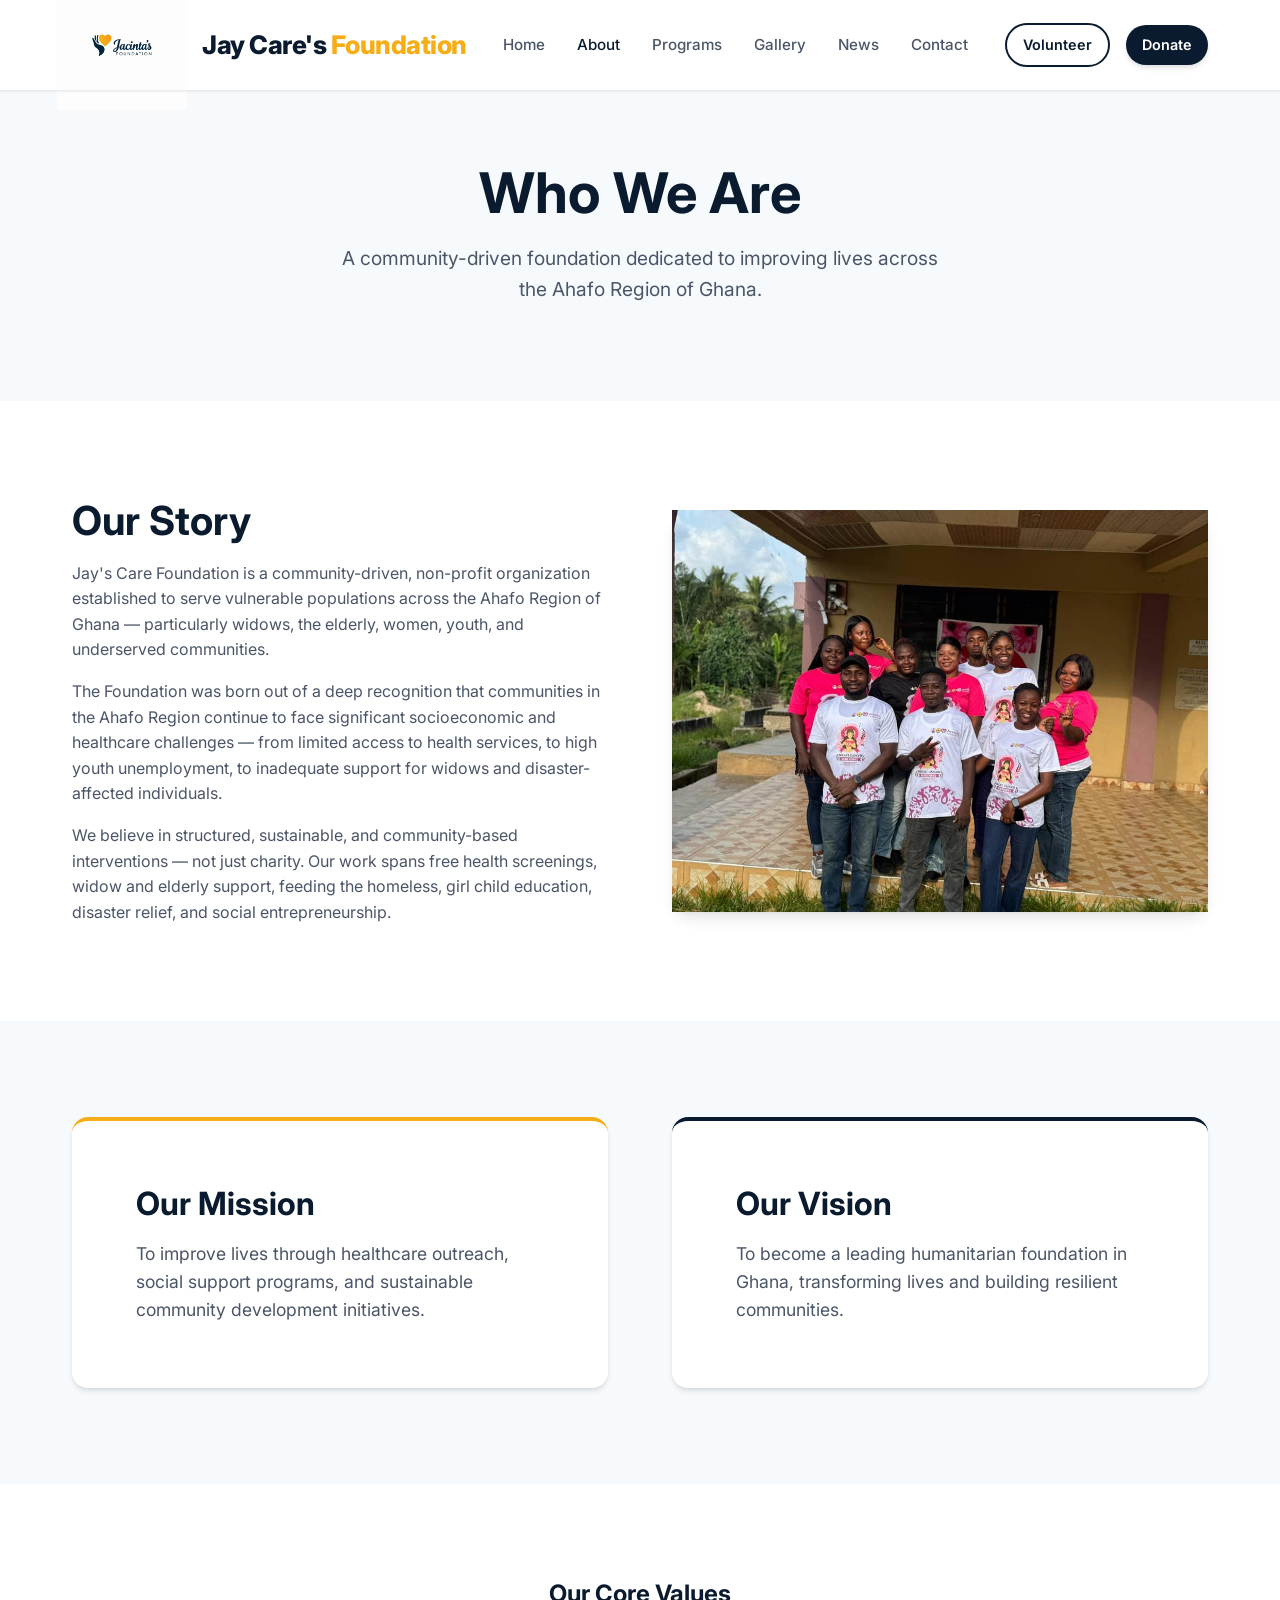
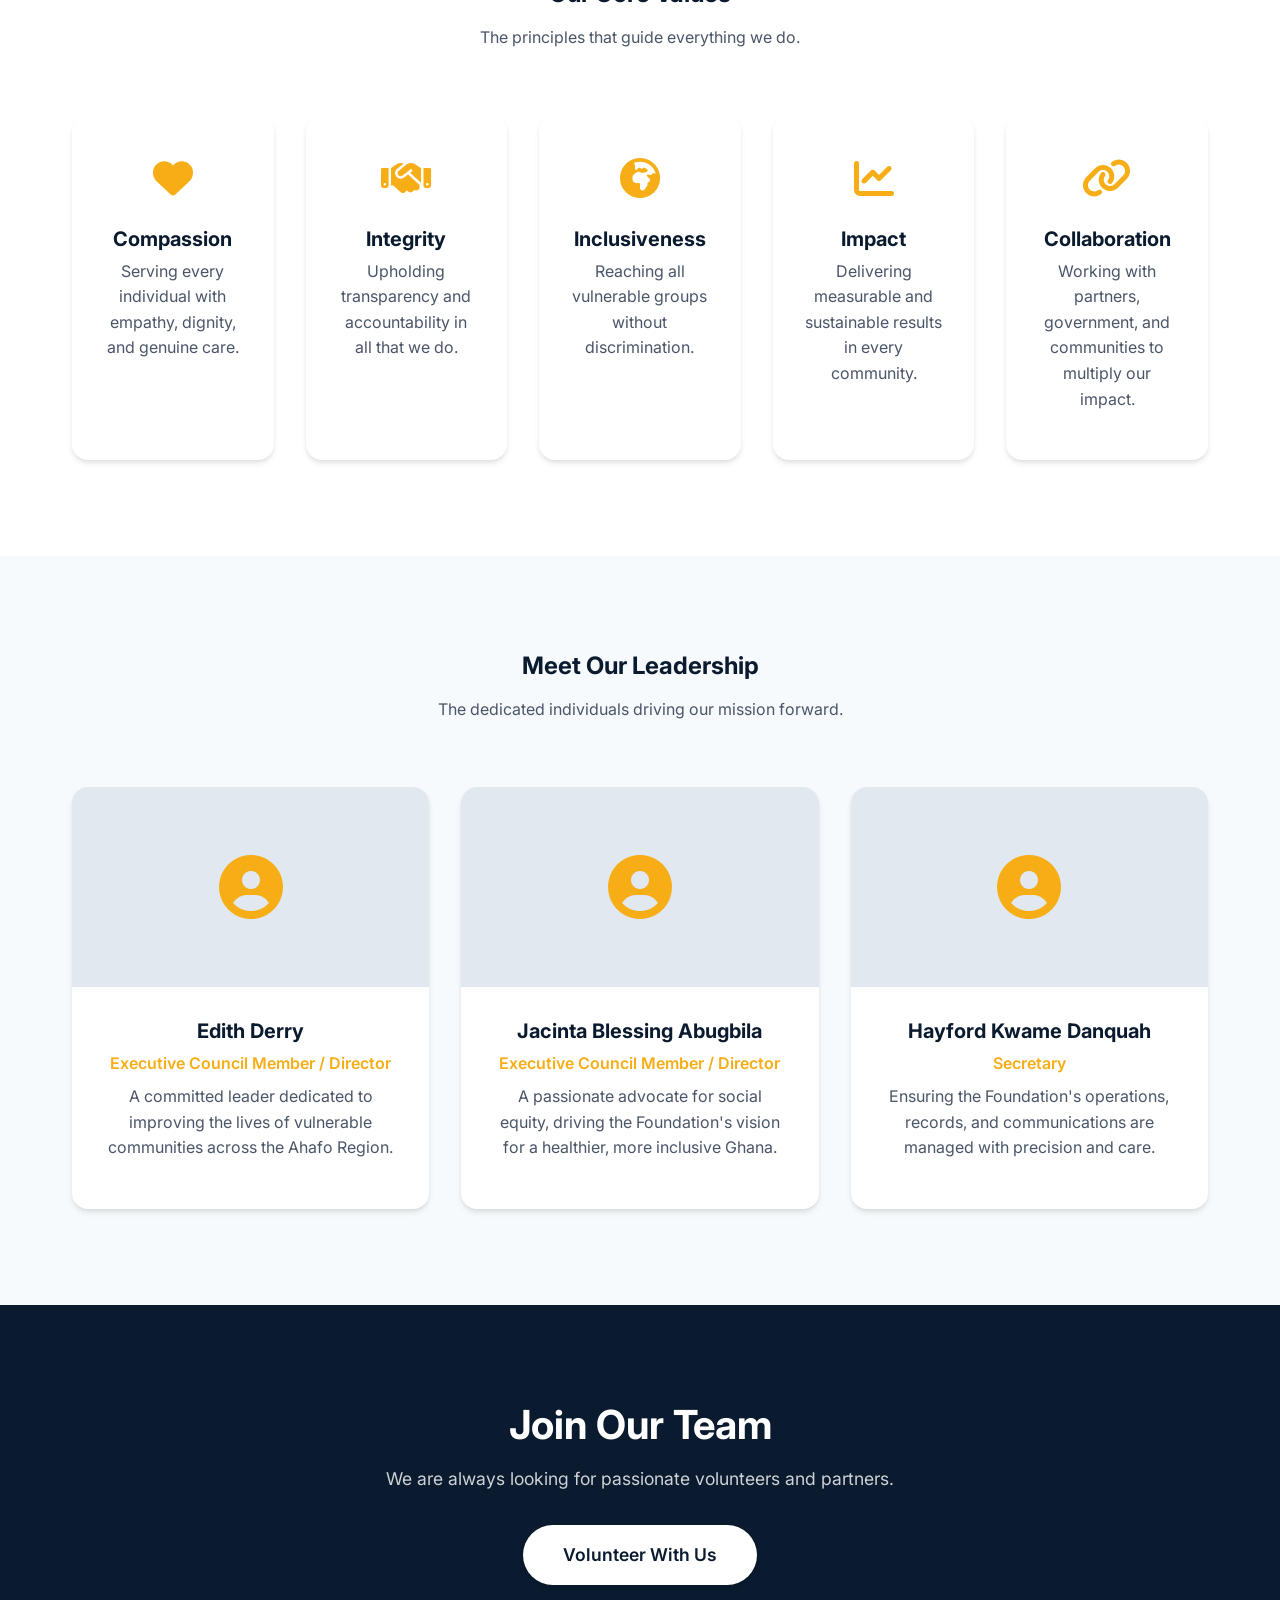
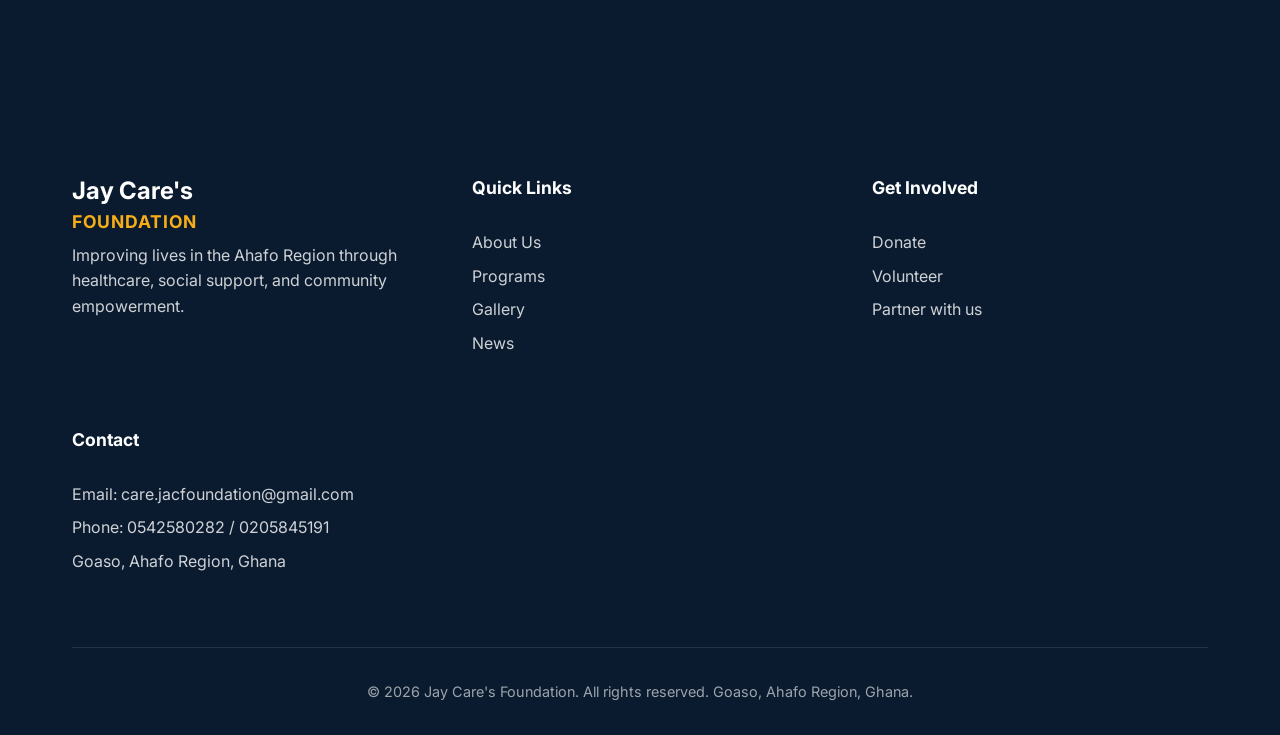
==== about.html @ 717632d8 "Initial commit: Jay's Care Foundation website" ====
<!DOCTYPE html>
<html lang="en">

<head>
  <meta charset="UTF-8">
  <meta name="viewport" content="width=device-width, initial-scale=1.0">
  <title>About Us | Jay's Care Foundation</title>
  <meta name="description"
    content="Learn about Jay's Care Foundation — a community-driven NGO in the Ahafo Region, Ghana, dedicated to healthcare outreach, widow support, and youth empowerment.">
  <link rel="stylesheet" href="css/styles.css">
  <link rel="stylesheet" href="https://cdnjs.cloudflare.com/ajax/libs/font-awesome/6.5.0/css/all.min.css">
</head>

<body>
  <nav class="navbar">
    <div class="container">
      <a href="index.html" class="nav-brand" style="display:flex; align-items:center;"><img src="images/logo.jpeg"
          alt="Jay's Care Foundation Logo"
          style="height: 130px; margin: -30px 0 -30px -15px; mix-blend-mode: multiply; border-radius: 4px; object-fit: contain;"><span
          style="margin-left: 15px; font-size: 1.6rem; font-weight: 800; color: var(--primary); letter-spacing: -0.5px;">Jay
          Care's <span style="color:var(--secondary)">Foundation</span></span></a>
      <ul class="nav-links">
        <li><a href="index.html">Home</a></li>
        <li><a href="about.html" class="active">About</a></li>
        <li><a href="programs.html">Programs</a></li>
        <li><a href="gallery.html">Gallery</a></li>
        <li><a href="blog.html">News</a></li>
        <li><a href="contact.html">Contact</a></li>
      </ul>
      <div class="nav-actions" style="display:flex; gap:1rem; align-items:center;">
        <a href="volunteer.html" class="btn btn-outline nav-btn-hide"
          style="padding: 0.5rem 1rem; font-size: 0.9rem;">Volunteer</a>
        <a href="donation.html" class="btn btn-primary nav-btn-hide"
          style="padding: 0.5rem 1rem; font-size: 0.9rem;">Donate</a>
        <button class="hamburger" aria-label="Toggle navigation menu">
          <span></span><span></span><span></span>
        </button>
      </div>
    </div>
  </nav>

  <header class="section section-light"
    style="padding-top: 160px; text-align: center; background-color: var(--bg-secondary);">
    <div class="container fade-in">
      <h1 style="font-size: 3.5rem;">Who We Are</h1>
      <p style="font-size: 1.2rem; color: var(--text-secondary); max-width: 600px; margin: 0 auto;">A community-driven
        foundation dedicated to improving lives across the Ahafo Region of Ghana.</p>
    </div>
  </header>

  <section class="section">
    <div class="container"
      style="display: grid; grid-template-columns: repeat(auto-fit, minmax(300px, 1fr)); gap: var(--spacing-xl); align-items: center;">
      <div class="fade-in">
        <h2 style="font-size: 2.5rem; margin-bottom: var(--spacing-md);">Our Story</h2>
        <p style="color: var(--text-secondary); margin-bottom: 1rem;">Jay's Care Foundation is a community-driven,
          non-profit organization established to serve vulnerable populations across the Ahafo Region of Ghana —
          particularly widows, the elderly, women, youth, and underserved communities.</p>
        <p style="color: var(--text-secondary); margin-bottom: 1rem;">The Foundation was born out of a deep recognition
          that communities in the Ahafo Region continue to face significant socioeconomic and healthcare challenges —
          from limited access to health services, to high youth unemployment, to inadequate support for widows and
          disaster-affected individuals.</p>
        <p style="color: var(--text-secondary);">We believe in structured, sustainable, and community-based
          interventions — not just charity. Our work spans free health screenings, widow and elderly support, feeding
          the homeless, girl child education, disaster relief, and social entrepreneurship.</p>
      </div>
      <div class="fade-in"
        style="background-color: var(--accent); border-radius: var(--radius-lg); height: 400px; display: flex; align-items: center; justify-content: center; color: var(--text-secondary); box-shadow: var(--shadow-lg);">
        <img src="./images/WhatsApp Image 2026-04-01 at 22.01.28.jpeg">
      </div>
    </div>
  </section>

  <section class="section section-dark">
    <div class="container">
      <div style="display: grid; grid-template-columns: repeat(auto-fit, minmax(300px, 1fr)); gap: var(--spacing-xl);">
        <div class="card fade-in" style="padding: var(--spacing-xl); border-top: 4px solid var(--secondary);">
          <h3 style="font-size: 2rem; color: var(--primary); margin-bottom: var(--spacing-md);">Our Mission</h3>
          <p style="color: var(--text-secondary); font-size: 1.1rem;">To improve lives through healthcare outreach,
            social support programs, and sustainable community development initiatives.</p>
        </div>
        <div class="card fade-in" style="padding: var(--spacing-xl); border-top: 4px solid var(--primary);">
          <h3 style="font-size: 2rem; color: var(--primary); margin-bottom: var(--spacing-md);">Our Vision</h3>
          <p style="color: var(--text-secondary); font-size: 1.1rem;">To become a leading humanitarian foundation in
            Ghana, transforming lives and building resilient communities.</p>
        </div>
      </div>
    </div>
  </section>

  <section class="section">
    <div class="container">
      <div class="text-center fade-in" style="margin-bottom: var(--spacing-xl);">
        <h2>Our Core Values</h2>
        <p style="color: var(--text-secondary);">The principles that guide everything we do.</p>
      </div>
      <div style="display: grid; grid-template-columns: repeat(auto-fit, minmax(200px, 1fr)); gap: var(--spacing-lg);">
        <div class="card text-center fade-in" style="padding: var(--spacing-lg);">
          <div style="font-size: 2.5rem; margin-bottom: 1rem;"><i class="fas fa-heart"
              style="color:var(--secondary);"></i></div>
          <h3 class="card-title">Compassion</h3>
          <p class="card-text">Serving every individual with empathy, dignity, and genuine care.</p>
        </div>
        <div class="card text-center fade-in" style="padding: var(--spacing-lg);">
          <div style="font-size: 2.5rem; margin-bottom: 1rem;"><i class="fas fa-handshake"
              style="color:var(--secondary);"></i></div>
          <h3 class="card-title">Integrity</h3>
          <p class="card-text">Upholding transparency and accountability in all that we do.</p>
        </div>
        <div class="card text-center fade-in" style="padding: var(--spacing-lg);">
          <div style="font-size: 2.5rem; margin-bottom: 1rem;"><i class="fas fa-globe-africa"
              style="color:var(--secondary);"></i></div>
          <h3 class="card-title">Inclusiveness</h3>
          <p class="card-text">Reaching all vulnerable groups without discrimination.</p>
        </div>
        <div class="card text-center fade-in" style="padding: var(--spacing-lg);">
          <div style="font-size: 2.5rem; margin-bottom: 1rem;"><i class="fas fa-chart-line"
              style="color:var(--secondary);"></i></div>
          <h3 class="card-title">Impact</h3>
          <p class="card-text">Delivering measurable and sustainable results in every community.</p>
        </div>
        <div class="card text-center fade-in" style="padding: var(--spacing-lg);">
          <div style="font-size: 2.5rem; margin-bottom: 1rem;"><i class="fas fa-link"
              style="color:var(--secondary);"></i></div>
          <h3 class="card-title">Collaboration</h3>
          <p class="card-text">Working with partners, government, and communities to multiply our impact.</p>
        </div>
      </div>
    </div>
  </section>

  <!-- Leadership Section -->
  <section class="section section-dark">
    <div class="container">
      <div class="text-center fade-in" style="margin-bottom: var(--spacing-xl);">
        <h2>Meet Our Leadership</h2>
        <p style="color: var(--text-secondary);">The dedicated individuals driving our mission forward.</p>
      </div>
      <div style="display: grid; grid-template-columns: repeat(auto-fit, minmax(250px, 1fr)); gap: var(--spacing-lg);">
        <div class="card text-center fade-in">
          <div
            style="background-color: var(--accent); height: 200px; display: flex; align-items: center; justify-content: center; color: var(--text-secondary); font-size: 4rem;">
            <i class="fas fa-user-circle" style="color:var(--secondary); font-size:4rem;"></i>
          </div>
          <div class="card-content">
            <h3 class="card-title">Edith Derry</h3>
            <p style="color: var(--secondary); font-weight: 600; margin-bottom: 0.5rem;">Executive Council Member /
              Director</p>
            <p class="card-text">A committed leader dedicated to improving the lives of vulnerable communities across
              the Ahafo Region.</p>
          </div>
        </div>
        <div class="card text-center fade-in">
          <div
            style="background-color: var(--accent); height: 200px; display: flex; align-items: center; justify-content: center; color: var(--text-secondary); font-size: 4rem;">
            <i class="fas fa-user-circle" style="color:var(--secondary); font-size:4rem;"></i>
          </div>
          <div class="card-content">
            <h3 class="card-title">Jacinta Blessing Abugbila</h3>
            <p style="color: var(--secondary); font-weight: 600; margin-bottom: 0.5rem;">Executive Council Member /
              Director</p>
            <p class="card-text">A passionate advocate for social equity, driving the Foundation's vision for a
              healthier, more inclusive Ghana.</p>
          </div>
        </div>
        <div class="card text-center fade-in">
          <div
            style="background-color: var(--accent); height: 200px; display: flex; align-items: center; justify-content: center; color: var(--text-secondary); font-size: 4rem;">
            <i class="fas fa-user-circle" style="color:var(--secondary); font-size:4rem;"></i>
          </div>
          <div class="card-content">
            <h3 class="card-title">Hayford Kwame Danquah</h3>
            <p style="color: var(--secondary); font-weight: 600; margin-bottom: 0.5rem;">Secretary</p>
            <p class="card-text">Ensuring the Foundation's operations, records, and communications are managed with
              precision and care.</p>
          </div>
        </div>
      </div>
    </div>
  </section>

  <!-- Highlight CTA -->
  <section class="section fade-in" style="background-color: var(--primary); color: var(--white); text-align: center;">
    <div class="container" style="max-width: 800px;">
      <h2 style="color: var(--white); font-size: 2.5rem; margin-bottom: var(--spacing-md);">Join Our Team</h2>
      <p style="font-size: 1.1rem; color: rgba(255,255,255,0.8); margin-bottom: var(--spacing-lg);">We are always
        looking for passionate volunteers and partners.</p>
      <a href="volunteer.html" class="btn btn-secondary" style="padding: 1rem 2.5rem; font-size: 1.1rem;">Volunteer With
        Us</a>
    </div>
  </section>

  <footer class="footer">
    <div class="container">
      <div class="footer-grid">
        <div class="footer-col">
          <h4 style="font-size: 1.5rem; margin-bottom: var(--spacing-sm); line-height: 1.2;">Jay Care's<br><span
              style="color:var(--secondary); font-size: 1.1rem; letter-spacing: 1px;">FOUNDATION</span></h4>
          <p>Improving lives in the Ahafo Region through healthcare, social support, and community empowerment.</p>
        </div>
        <div class="footer-col">
          <h4 style="font-size: 1.1rem;">Quick Links</h4>
          <a href="about.html">About Us</a>
          <a href="programs.html">Programs</a>
          <a href="gallery.html">Gallery</a>
          <a href="blog.html">News</a>
        </div>
        <div class="footer-col">
          <h4 style="font-size: 1.1rem;">Get Involved</h4>
          <a href="donation.html">Donate</a>
          <a href="volunteer.html">Volunteer</a>
          <a href="contact.html">Partner with us</a>
        </div>
        <div class="footer-col">
          <h4 style="font-size: 1.1rem;">Contact</h4>
          <p>Email: care.jacfoundation@gmail.com</p>
          <p>Phone: 0542580282 / 0205845191</p>
          <p>Goaso, Ahafo Region, Ghana</p>
        </div>
      </div>
      <div class="footer-bottom">
        &copy; 2026 Jay Care's Foundation. All rights reserved. Goaso, Ahafo Region, Ghana.
      </div>
    </div>
  </footer>

  <script src="js/script.js"></script>
</body>

</html>
---- css/styles.css ----
@import url('https://fonts.googleapis.com/css2?family=Inter:wght@400;500;600;700;800&display=swap');

/* DESIGN SYSTEM */
:root {
  /* Colors */
  --primary: #0A1B2F; /* Deep Navy Blue */
  --secondary: #F6AD16; /* Warm Gold */
  --accent: #E2E8F0; /* Soft Gray */
  --bg-primary: #FFFFFF;
  --bg-secondary: #F7FAFC; /* Off white for contrasting backgrounds */
  --text-primary: #1A202C; /* Near black */
  --text-secondary: #4A5568; /* Gray text */
  --white: #FFFFFF;
  
  /* Typography */
  --font-family: 'Inter', system-ui, -apple-system, sans-serif;
  --font-size-base: 16px;
  
  /* Spacing */
  --spacing-sm: 0.5rem;
  --spacing-md: 1rem;
  --spacing-lg: 2rem;
  --spacing-xl: 4rem;
  --spacing-xxl: 6rem;
  
  /* Box Shadows / Borders */
  --shadow-sm: 0 1px 3px rgba(0,0,0,0.1);
  --shadow-md: 0 4px 6px -1px rgba(0,0,0,0.1), 0 2px 4px -1px rgba(0,0,0,0.06);
  --shadow-lg: 0 10px 15px -3px rgba(0,0,0,0.1), 0 4px 6px -2px rgba(0,0,0,0.05);
  --radius-sm: 4px;
  --radius-md: 8px;
  --radius-lg: 16px;
  --radius-full: 9999px;
  
  /* Transitions */
  --transition-fast: 150ms ease-in-out;
  --transition-normal: 300ms ease-in-out;
  --transition-slow: 500ms ease-in-out;
  
  /* Layout */
  --container-width: 1200px;
}

/* Base Styles */
* {
  box-sizing: border-box;
  margin: 0;
  padding: 0;
}

body {
  font-family: var(--font-family);
  font-size: var(--font-size-base);
  color: var(--text-primary);
  background-color: var(--bg-primary);
  line-height: 1.6;
  overflow-x: hidden;
}

h1, h2, h3, h4, h5, h6 {
  line-height: 1.2;
  font-weight: 700;
  color: var(--primary);
  margin-bottom: var(--spacing-md);
}

a {
  text-decoration: none;
  color: var(--primary);
  transition: color var(--transition-fast);
}

a:hover {
  color: var(--secondary);
}

img {
  max-width: 100%;
  height: auto;
  display: block;
}

/* Layout Utilities */
.container {
  width: 100%;
  max-width: var(--container-width);
  margin: 0 auto;
  padding: 0 var(--spacing-lg);
}

.section {
  padding: var(--spacing-xxl) 0;
}

.section-light {
  background-color: var(--bg-primary);
}

.section-dark {
  background-color: var(--bg-secondary);
}

.text-center { text-align: center; }

/* Buttons */
.btn {
  display: inline-flex;
  align-items: center;
  justify-content: center;
  padding: 0.75rem 1.5rem;
  border-radius: var(--radius-full);
  font-weight: 600;
  cursor: pointer;
  border: none;
  transition: all var(--transition-fast);
  font-size: 1rem;
}

.btn-primary {
  background-color: var(--primary);
  color: var(--white);
  box-shadow: var(--shadow-md);
}

.btn-primary:hover {
  background-color: var(--secondary);
  color: var(--white);
  transform: translateY(-2px);
  box-shadow: var(--shadow-lg);
}

.btn-secondary {
  background-color: var(--white);
  color: var(--primary);
  box-shadow: var(--shadow-md);
}

.btn-secondary:hover {
  background-color: var(--bg-secondary);
  color: var(--primary);
  transform: translateY(-2px);
  box-shadow: var(--shadow-lg);
}

.btn-outline {
  background-color: transparent;
  color: var(--primary);
  border: 2px solid var(--primary);
}

.btn-outline:hover {
  background-color: var(--primary);
  color: var(--white);
}

/* Navbar */
.navbar {
  position: fixed;
  top: 0;
  width: 100%;
  background-color: rgba(255, 255, 255, 0.98);
  backdrop-filter: blur(10px);
  box-shadow: var(--shadow-sm);
  z-index: 1000;
  transition: all var(--transition-fast);
}

.navbar .container {
  display: flex;
  justify-content: space-between;
  align-items: center;
  min-height: 90px;
}

.nav-brand {
  font-size: 1.5rem;
  font-weight: 800;
  color: var(--primary);
  letter-spacing: -0.5px;
}

.nav-links {
  display: flex;
  list-style: none;
  gap: var(--spacing-lg);
  align-items: center;
}

.nav-links a {
  color: var(--text-secondary);
  font-weight: 500;
  font-size: 0.95rem;
}

.nav-links a:hover, .nav-links a.active {
  color: var(--primary);
}

.hamburger {
  display: none;
  background: none;
  border: none;
  cursor: pointer;
  padding: var(--spacing-sm);
}

.hamburger span {
  display: block;
  width: 25px;
  height: 2px;
  background-color: var(--primary);
  margin-bottom: 5px;
  transition: all var(--transition-fast);
}

/* Footer */
.footer {
  background-color: var(--primary);
  color: var(--white);
  padding: var(--spacing-xxl) 0 var(--spacing-lg) 0;
}

.footer-grid {
  display: grid;
  grid-template-columns: repeat(auto-fit, minmax(250px, 1fr));
  gap: var(--spacing-xl);
  margin-bottom: var(--spacing-xl);
}

.footer-col h4 {
  color: var(--white);
  margin-bottom: var(--spacing-lg);
}

.footer-col p, .footer-col a {
  color: rgba(255,255,255,0.8);
  margin-bottom: var(--spacing-sm);
  display: block;
}

.footer-col a:hover {
  color: var(--white);
}

.footer-bottom {
  text-align: center;
  padding-top: var(--spacing-lg);
  border-top: 1px solid rgba(255,255,255,0.1);
  color: rgba(255,255,255,0.6);
  font-size: 0.9rem;
}

/* Cards */
.card {
  background: var(--white);
  border-radius: var(--radius-lg);
  box-shadow: var(--shadow-md);
  overflow: hidden;
  transition: transform var(--transition-normal), box-shadow var(--transition-normal);
  display: flex;
  flex-direction: column;
}

.card:hover {
  transform: translateY(-5px);
  box-shadow: var(--shadow-lg);
}

.card-img {
  width: 100%;
  height: 200px;
  object-fit: cover;
}

.card-content {
  padding: var(--spacing-lg);
  display: flex;
  flex-direction: column;
  flex-grow: 1;
}

.card-title {
  font-size: 1.25rem;
  margin-bottom: var(--spacing-sm);
}

.card-text {
  color: var(--text-secondary);
  margin-bottom: var(--spacing-md);
  flex-grow: 1;
}

/* Animations (Scroll) */
.fade-in {
  opacity: 0;
  transform: translateY(20px);
  transition: opacity 0.6s cubic-bezier(0.16, 1, 0.3, 1), transform 0.6s cubic-bezier(0.16, 1, 0.3, 1);
}

.fade-in.visible {
  opacity: 1;
  transform: translateY(0);
}

/* Responsive */
@media (max-width: 768px) {
  .nav-links {
    position: absolute;
    top: 80px;
    left: 0;
    width: 100%;
    background-color: var(--white);
    flex-direction: column;
    padding: var(--spacing-lg);
    box-shadow: var(--shadow-md);
    transform: translateY(-100%);
    opacity: 0;
    pointer-events: none;
    transition: all var(--transition-normal);
  }
  
  .nav-links.active {
    transform: translateY(0);
    opacity: 1;
    pointer-events: auto;
  }
  
  .hamburger {
    display: block;
  }
  
  .hamburger.active span:nth-child(1) {
    transform: translateY(7px) rotate(45deg);
  }
  .hamburger.active span:nth-child(2) {
    opacity: 0;
  }
  .hamburger.active span:nth-child(3) {
    transform: translateY(-7px) rotate(-45deg);
  }

  .section {
    padding: var(--spacing-xl) 0;
  }
  
  .nav-btn-hide {
    display: none;
  }
}

/* Lightbox & Gallery */
.lightbox {
  position: fixed;
  top: 0; left: 0; width: 100%; height: 100%;
  background-color: rgba(0,0,0,0.95);
  display: flex; align-items: center; justify-content: center;
  z-index: 2000;
  opacity: 0; pointer-events: none;
  transition: opacity var(--transition-normal);
}
.lightbox.active {
  opacity: 1; pointer-events: auto;
}
.lightbox img {
  max-width: 90%; max-height: 90vh;
  box-shadow: var(--shadow-lg);
  border-radius: var(--radius-sm);
}
.lightbox-close {
  position: absolute; top: 20px; right: 30px;
  color: var(--white); font-size: 3rem; cursor: pointer;
  text-shadow: 0 2px 4px rgba(0,0,0,0.5);
  transition: color var(--transition-fast);
}
.lightbox-close:hover {
  color: var(--secondary);
}

.gallery-grid {
  display: grid;
  grid-template-columns: repeat(auto-fill, minmax(300px, 1fr));
  gap: var(--spacing-sm);
}
.gallery-item {
  cursor: pointer;
  transition: transform var(--transition-fast);
  overflow: hidden;
  border-radius: var(--radius-sm);
  position: relative;
}
.gallery-item:hover {
  transform: scale(1.02);
  z-index: 10;
  box-shadow: var(--shadow-lg);
}
.gallery-item-img {
  width: 100%;
  height: 250px;
  object-fit: cover;
  display: block;
  background-color: var(--accent);
}

/* Forms */
.form-group {
  margin-bottom: var(--spacing-md);
}
.form-label {
  display: block;
  font-weight: 500;
  margin-bottom: var(--spacing-sm);
  color: var(--text-primary);
}
.form-control {
  width: 100%;
  padding: 0.75rem 1rem;
  border: 1px solid var(--accent);
  border-radius: var(--radius-sm);
  font-family: inherit;
  font-size: 1rem;
  transition: all var(--transition-fast);
  background-color: var(--white);
}
.form-control:focus {
  outline: none;
  border-color: var(--secondary);
  box-shadow: 0 0 0 3px rgba(43, 108, 176, 0.2);
}
textarea.form-control {
  resize: vertical;
  min-height: 120px;
}
.invalid-feedback {
  display: none;
  color: #E53E3E; /* Red */
  font-size: 0.875rem;
  margin-top: 0.25rem;
}
.was-validated .form-control:invalid {
  border-color: #E53E3E;
}
.was-validated .form-control:invalid ~ .invalid-feedback {
  display: block;
}
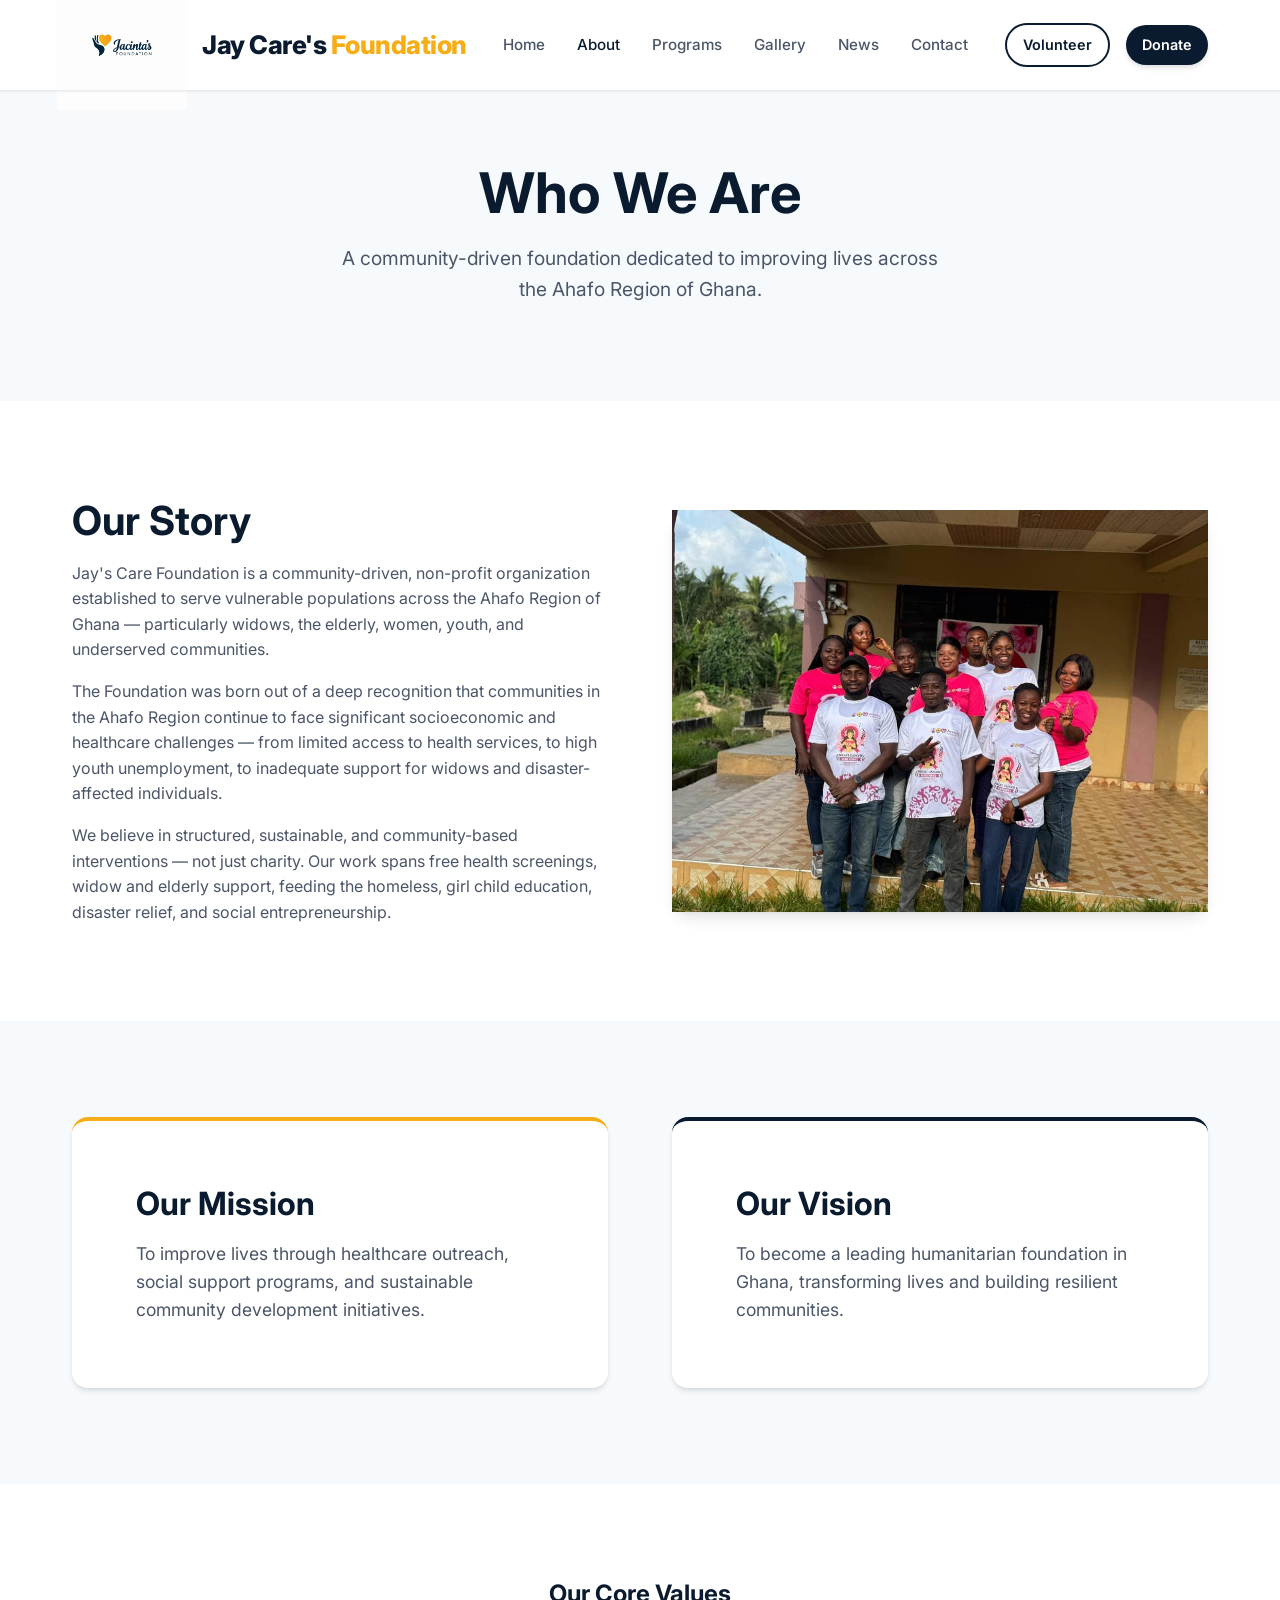
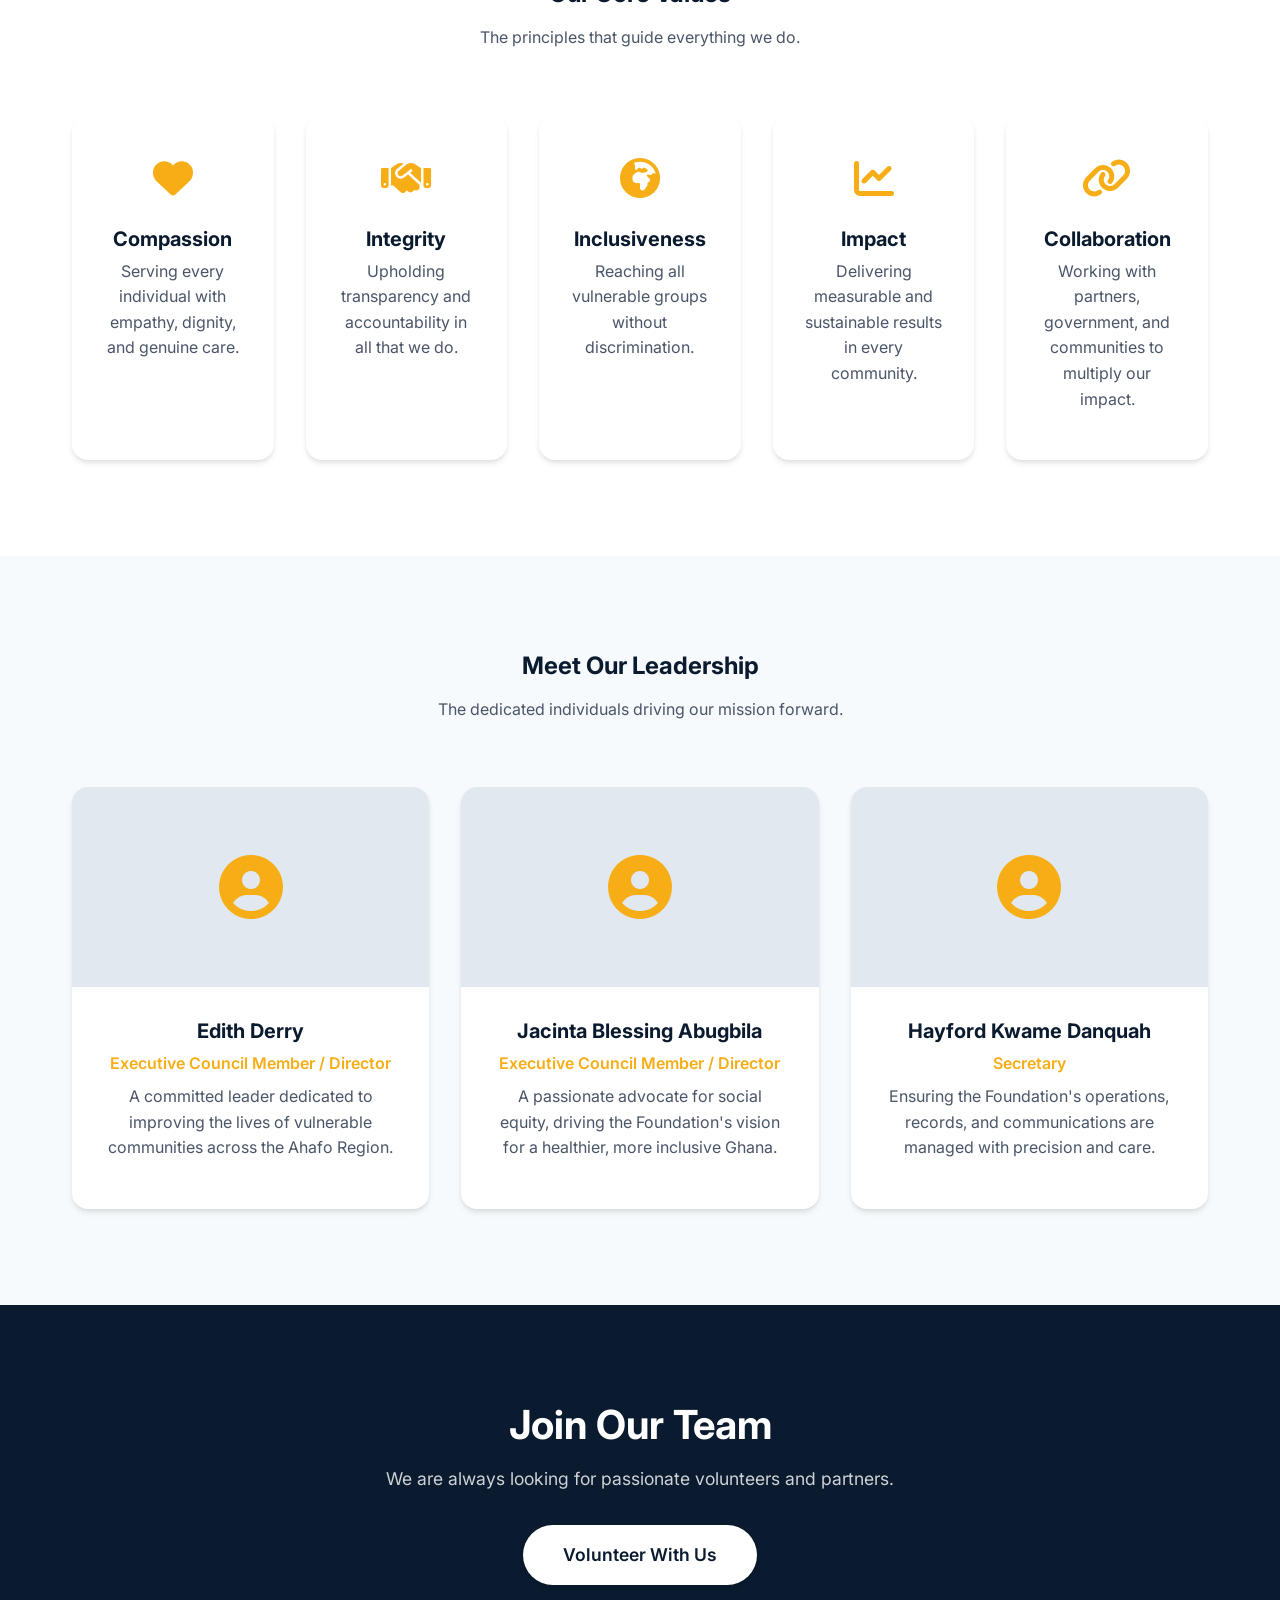
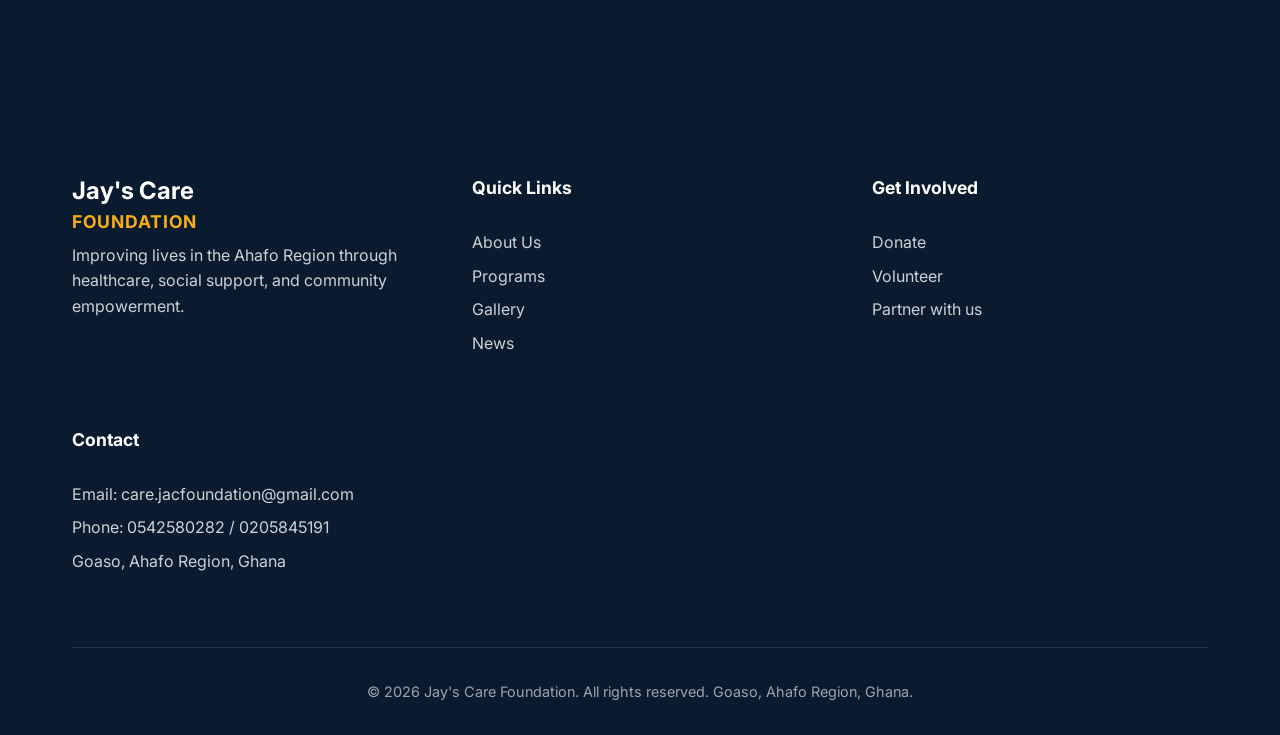
==== commit 2e24962f: "Fix typo: Jay Care's to Jay's Care" ====
--- a/about.html
+++ b/about.html
@@ -194,7 +194,7 @@
     <div class="container">
       <div class="footer-grid">
         <div class="footer-col">
-          <h4 style="font-size: 1.5rem; margin-bottom: var(--spacing-sm); line-height: 1.2;">Jay Care's<br><span
+          <h4 style="font-size: 1.5rem; margin-bottom: var(--spacing-sm); line-height: 1.2;">Jay's Care<br><span
               style="color:var(--secondary); font-size: 1.1rem; letter-spacing: 1px;">FOUNDATION</span></h4>
           <p>Improving lives in the Ahafo Region through healthcare, social support, and community empowerment.</p>
         </div>
@@ -219,7 +219,7 @@
         </div>
       </div>
       <div class="footer-bottom">
-        &copy; 2026 Jay Care's Foundation. All rights reserved. Goaso, Ahafo Region, Ghana.
+        &copy; 2026 Jay's Care Foundation. All rights reserved. Goaso, Ahafo Region, Ghana.
       </div>
     </div>
   </footer>
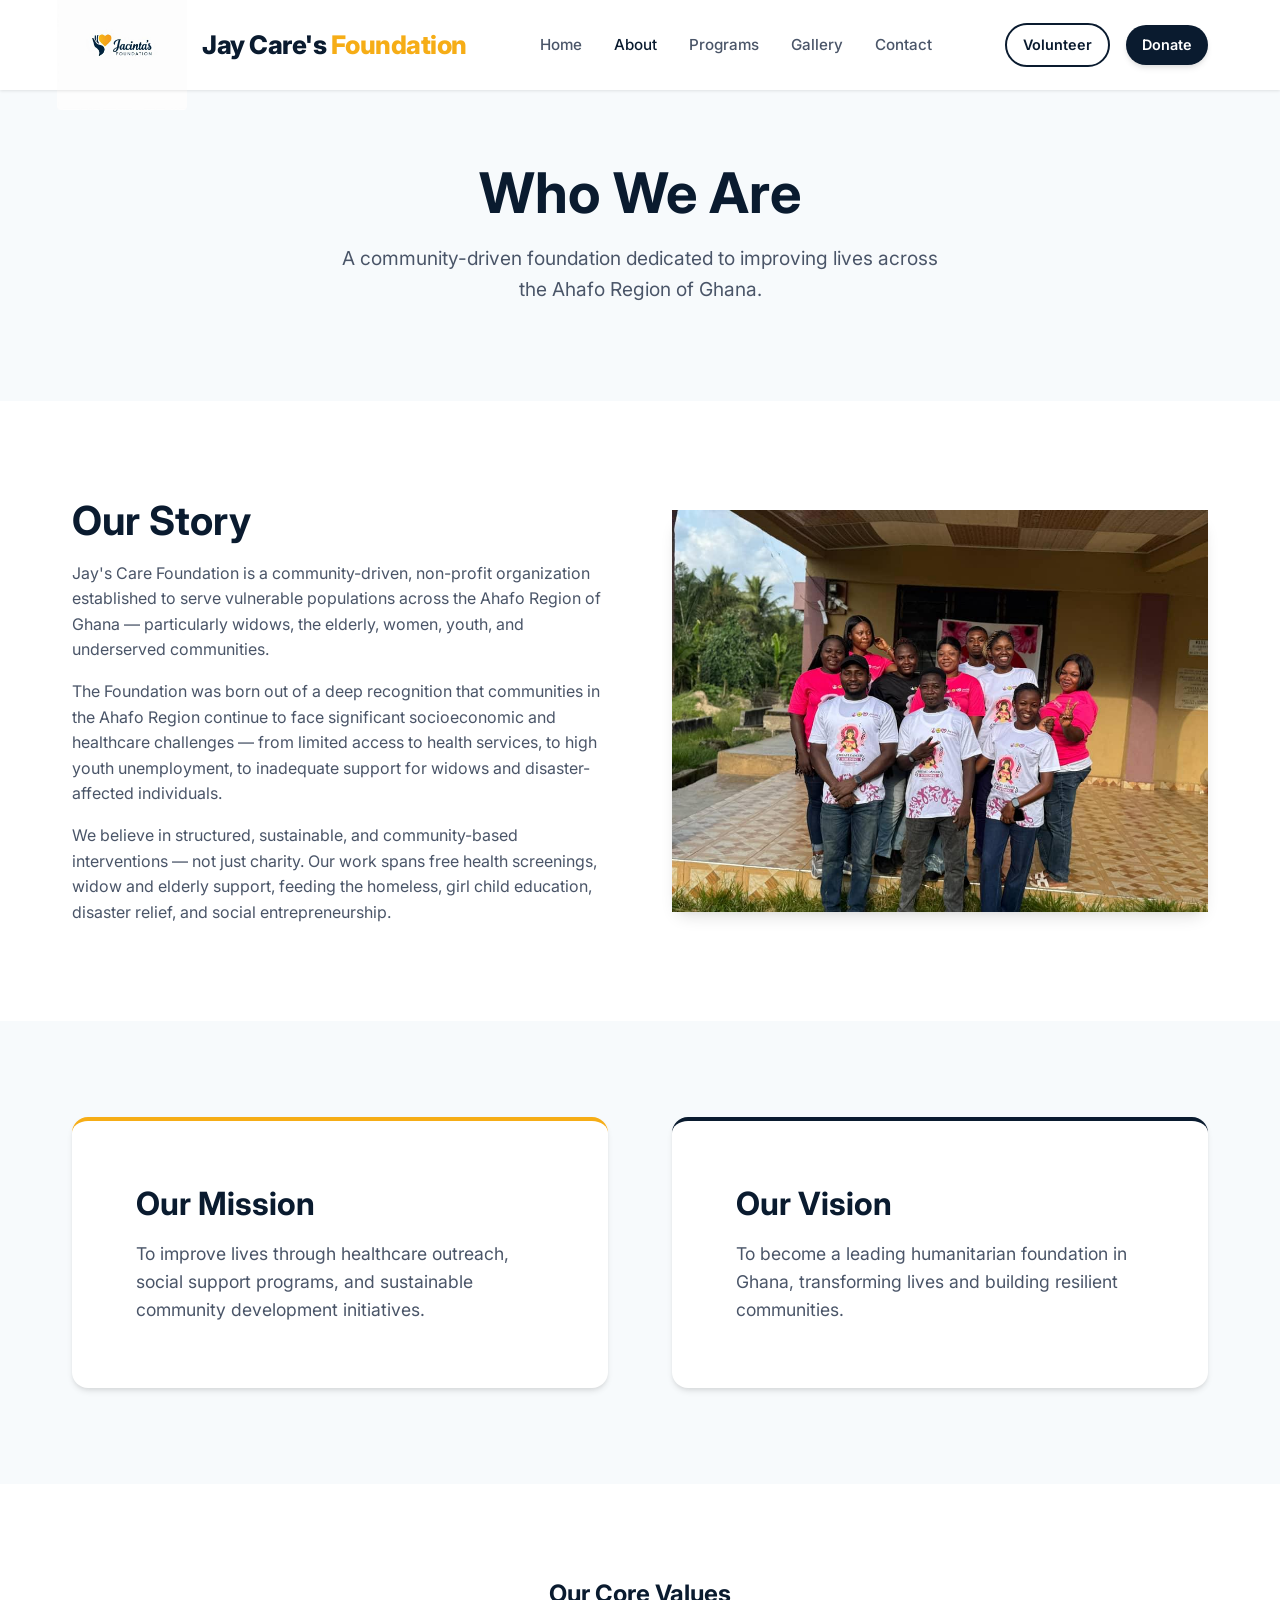
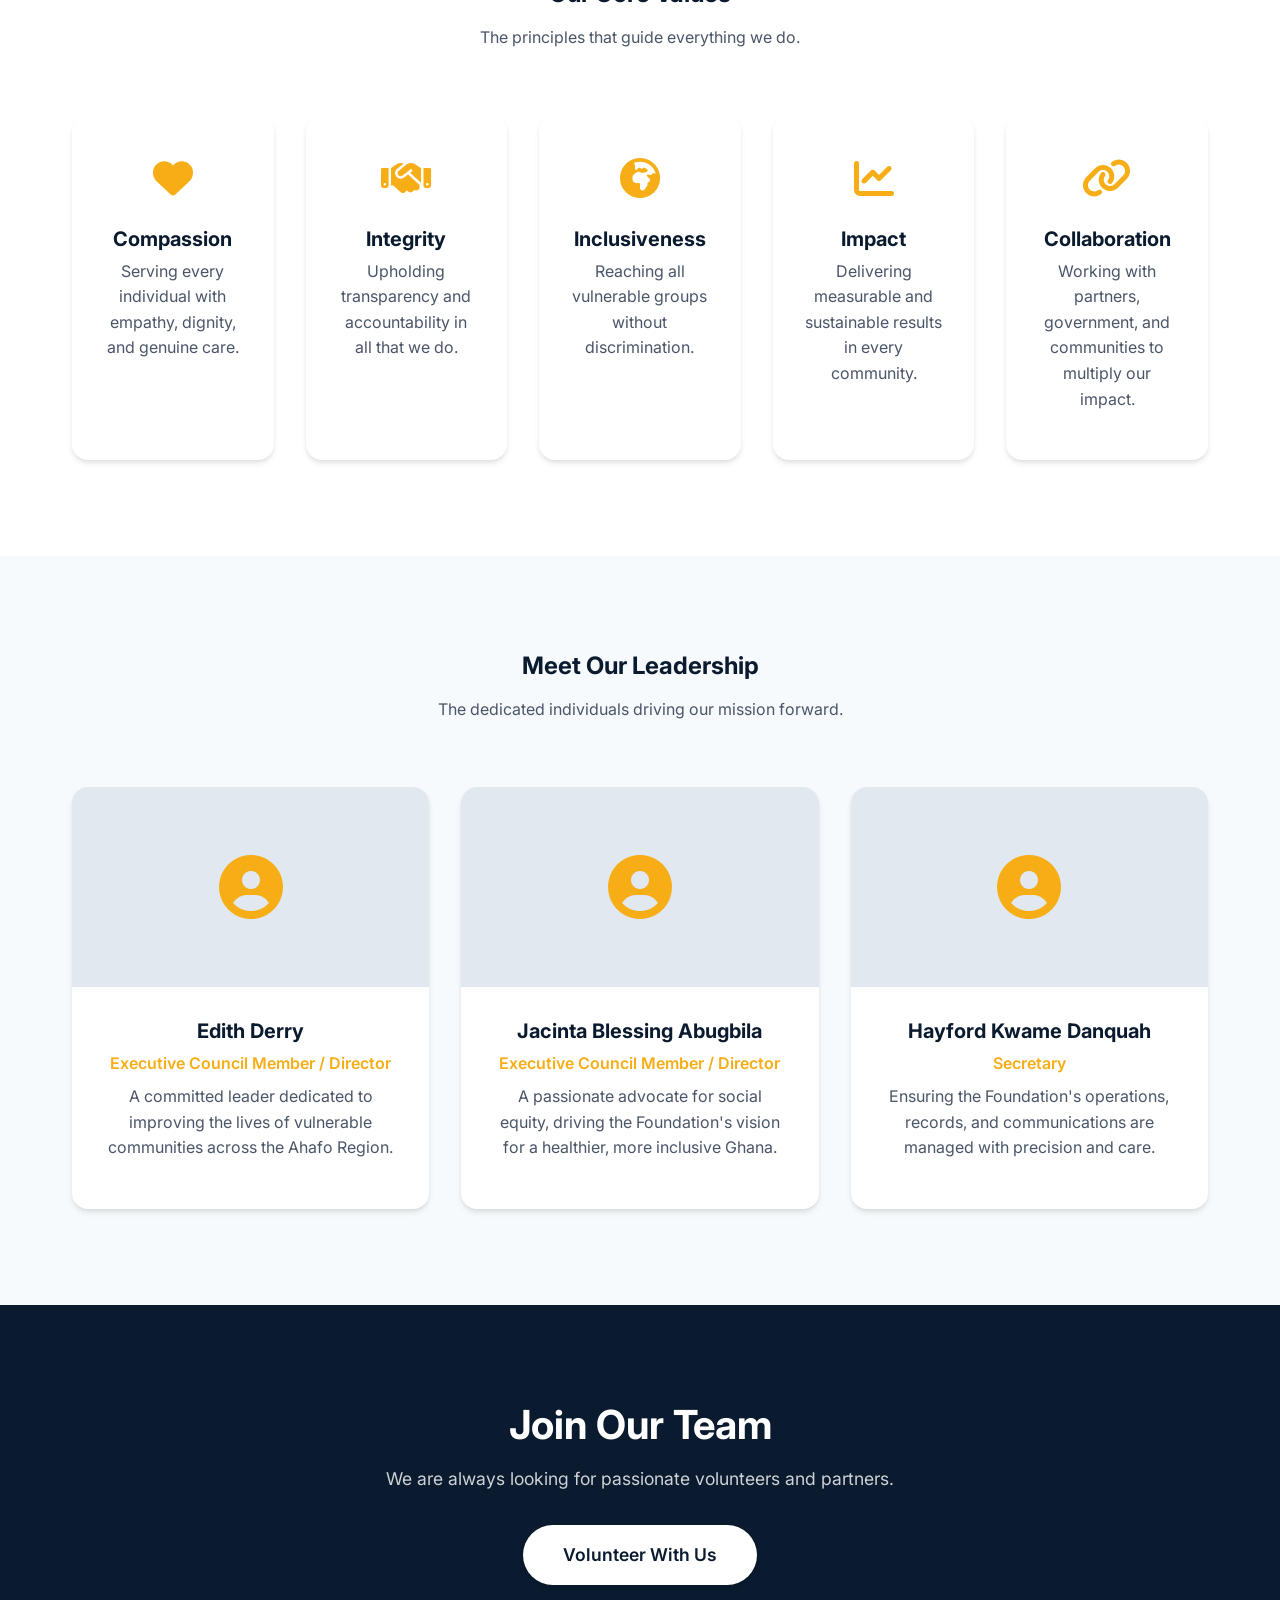
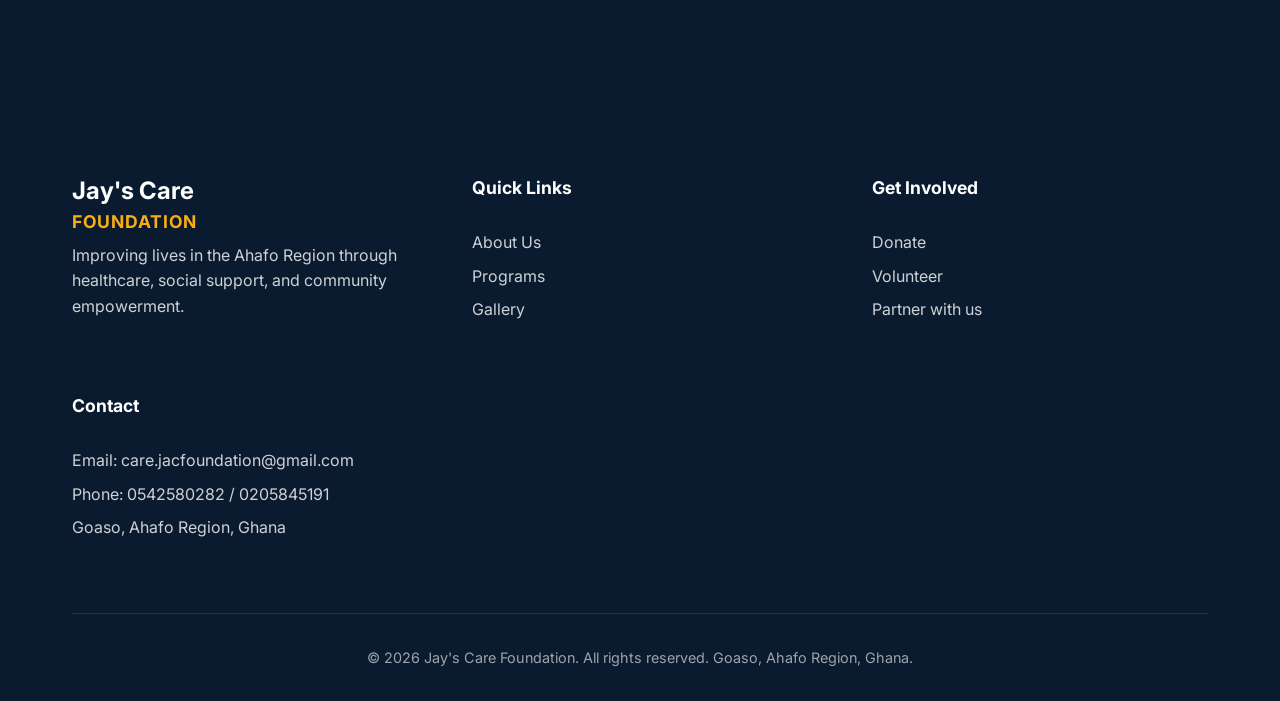
==== commit 920e0430: "Remove News page and references" ====
--- a/about.html
+++ b/about.html
@@ -24,7 +24,6 @@
         <li><a href="about.html" class="active">About</a></li>
         <li><a href="programs.html">Programs</a></li>
         <li><a href="gallery.html">Gallery</a></li>
-        <li><a href="blog.html">News</a></li>
         <li><a href="contact.html">Contact</a></li>
       </ul>
       <div class="nav-actions" style="display:flex; gap:1rem; align-items:center;">
@@ -203,7 +202,6 @@
           <a href="about.html">About Us</a>
           <a href="programs.html">Programs</a>
           <a href="gallery.html">Gallery</a>
-          <a href="blog.html">News</a>
         </div>
         <div class="footer-col">
           <h4 style="font-size: 1.1rem;">Get Involved</h4>
